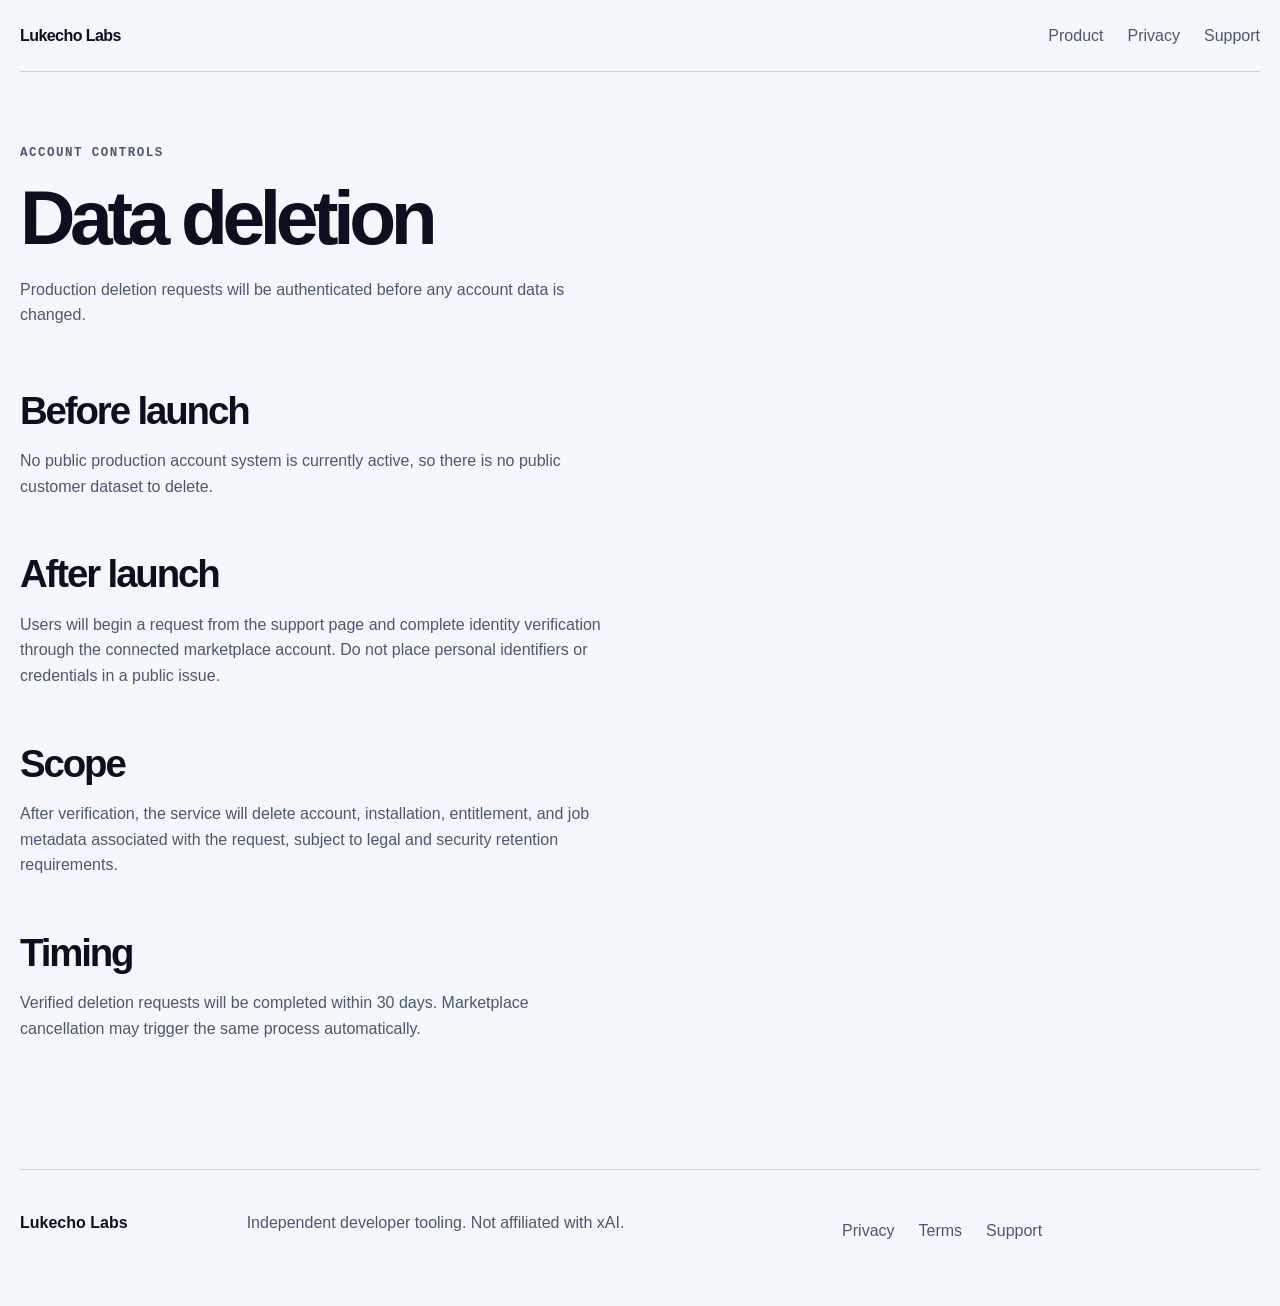
==== deletion.html @ ebeace1b "Publish Lukecho Labs policy site" ====
<!doctype html>
<html lang="en">
<head>
  <meta charset="utf-8">
  <meta name="viewport" content="width=device-width, initial-scale=1">
  <meta name="description" content="Lukecho Labs data deletion process.">
  <title>Data deletion | Lukecho Labs</title>
  <link rel="stylesheet" href="styles.css">
</head>
<body>
  <a class="skip-link" href="#main">Skip to content</a>
  <header class="site-header"><a class="brand" href="index.html">Lukecho Labs</a><nav aria-label="Primary navigation"><a href="index.html">Product</a><a href="privacy.html">Privacy</a><a href="support.html">Support</a></nav></header>
  <main id="main" class="legal-page">
    <header><p class="eyebrow">Account controls</p><h1>Data deletion</h1><p>Production deletion requests will be authenticated before any account data is changed.</p></header>
    <h2>Before launch</h2><p>No public production account system is currently active, so there is no public customer dataset to delete.</p>
    <h2>After launch</h2><p>Users will begin a request from the support page and complete identity verification through the connected marketplace account. Do not place personal identifiers or credentials in a public issue.</p>
    <h2>Scope</h2><p>After verification, the service will delete account, installation, entitlement, and job metadata associated with the request, subject to legal and security retention requirements.</p>
    <h2>Timing</h2><p>Verified deletion requests will be completed within 30 days. Marketplace cancellation may trigger the same process automatically.</p>
  </main>
  <footer><strong>Lukecho Labs</strong><p>Independent developer tooling. Not affiliated with xAI.</p><nav aria-label="Legal navigation"><a href="privacy.html">Privacy</a><a href="terms.html">Terms</a><a href="support.html">Support</a></nav></footer>
</body>
</html>
---- styles.css ----
:root {
  color-scheme: dark light;
  --bg: #0b1020;
  --surface: #11182b;
  --surface-2: #172136;
  --text: #f4f7fb;
  --muted: #aeb7c8;
  --line: #29344a;
  --accent: #37d5ff;
  --accent-ink: #04131a;
  --focus: #f4f7fb;
  --radius: 16px;
  --max: 1240px;
}

* { box-sizing: border-box; }

html { scroll-behavior: smooth; }

body {
  margin: 0;
  min-width: 320px;
  background: var(--bg);
  color: var(--text);
  font-family: ui-sans-serif, -apple-system, BlinkMacSystemFont, "Segoe UI", sans-serif;
  line-height: 1.6;
  text-rendering: optimizeLegibility;
}

a { color: inherit; }

img {
  display: block;
  max-width: 100%;
  height: auto;
}

.skip-link {
  position: fixed;
  left: 16px;
  top: -64px;
  z-index: 10;
  padding: 10px 14px;
  background: var(--accent);
  color: var(--accent-ink);
  border-radius: 10px;
}

.skip-link:focus { top: 16px; }

.site-header {
  width: min(calc(100% - 40px), var(--max));
  min-height: 72px;
  margin: 0 auto;
  display: flex;
  align-items: center;
  justify-content: space-between;
  gap: 28px;
  border-bottom: 1px solid var(--line);
}

.brand {
  font-weight: 760;
  letter-spacing: -0.035em;
  text-decoration: none;
}

.site-header nav,
footer nav {
  display: flex;
  align-items: center;
  gap: 24px;
  flex-wrap: wrap;
}

.site-header nav a,
footer nav a,
.text-link {
  color: var(--muted);
  text-decoration: none;
}

.site-header nav a:hover,
footer nav a:hover,
.text-link:hover { color: var(--text); }

a:focus-visible {
  outline: 3px solid var(--focus);
  outline-offset: 4px;
}

main,
footer {
  width: min(calc(100% - 40px), var(--max));
  margin-inline: auto;
}

.hero {
  min-height: calc(100dvh - 72px);
  padding: 72px 0;
  display: grid;
  grid-template-columns: minmax(0, 0.82fr) minmax(0, 1.18fr);
  align-items: center;
  gap: clamp(36px, 6vw, 88px);
}

.hero-copy { max-width: 580px; }

.eyebrow {
  margin: 0 0 18px;
  color: var(--accent);
  font-family: ui-monospace, SFMono-Regular, Consolas, monospace;
  font-size: 0.78rem;
  font-weight: 700;
  letter-spacing: 0.12em;
  text-transform: uppercase;
}

h1,
h2,
h3,
p { margin-top: 0; }

h1 {
  max-width: 12ch;
  margin-bottom: 24px;
  font-size: clamp(3.4rem, 7vw, 7rem);
  font-weight: 760;
  letter-spacing: -0.07em;
  line-height: 0.92;
}

h2 {
  margin-bottom: 18px;
  font-size: clamp(2.1rem, 4.8vw, 4.8rem);
  line-height: 1;
  letter-spacing: -0.055em;
}

h3 {
  margin-bottom: 10px;
  font-size: 1.15rem;
  letter-spacing: -0.02em;
}

.lede {
  max-width: 48ch;
  margin-bottom: 32px;
  color: var(--muted);
  font-size: clamp(1rem, 1.6vw, 1.24rem);
}

.button {
  display: inline-flex;
  min-height: 48px;
  align-items: center;
  justify-content: center;
  padding: 0 20px;
  border-radius: 12px;
  background: var(--accent);
  color: var(--accent-ink);
  font-weight: 760;
  text-decoration: none;
  white-space: nowrap;
  transition: transform 180ms ease, background-color 180ms ease;
}

.button:hover { background: #7fe5ff; transform: translateY(-1px); }
.button:active { transform: translateY(1px); }

.hero-visual { margin: 0; }

.hero-visual img,
.proof img {
  width: 100%;
  border: 1px solid var(--line);
  border-radius: var(--radius);
  background: var(--surface);
}

.proof {
  padding: 112px 0;
  display: grid;
  grid-template-columns: minmax(0, 0.75fr) minmax(0, 1.25fr);
  gap: clamp(36px, 7vw, 100px);
  align-items: center;
  border-top: 1px solid var(--line);
}

.proof p,
.release-state p,
.legal-page p,
.legal-page li { color: var(--muted); max-width: 66ch; }

.capabilities { padding: 112px 0; }

.capability-grid {
  margin-top: 48px;
  display: grid;
  grid-template-columns: 1.35fr 0.65fr;
  border-top: 1px solid var(--line);
}

.capability-grid article {
  min-height: 190px;
  padding: 32px 32px 32px 0;
  border-bottom: 1px solid var(--line);
}

.capability-grid article:nth-child(even) { padding-left: 32px; }
.capability-grid p { max-width: 44ch; color: var(--muted); }

.release-state {
  margin-bottom: 112px;
  padding: 54px;
  display: flex;
  align-items: end;
  justify-content: space-between;
  gap: 32px;
  border-radius: var(--radius);
  background: var(--surface-2);
}

.release-state h2 { max-width: 13ch; }

footer {
  padding: 40px 0 54px;
  display: grid;
  grid-template-columns: 0.4fr 1.15fr 0.85fr;
  gap: 30px;
  border-top: 1px solid var(--line);
  color: var(--muted);
}

footer strong { color: var(--text); }
footer p { max-width: 52ch; }

.legal-page {
  min-height: calc(100dvh - 72px);
  padding: 72px 0 112px;
}

.legal-page header { max-width: 760px; margin-bottom: 64px; }
.legal-page h1 { max-width: 14ch; font-size: clamp(3rem, 6vw, 6rem); }
.legal-page h2 { margin-top: 56px; font-size: clamp(1.65rem, 3vw, 2.8rem); }
.legal-page ul { max-width: 68ch; padding-left: 22px; }
.legal-page code { color: var(--accent); }

@media (prefers-color-scheme: light) {
  :root {
    --bg: #f4f7fb;
    --surface: #e9eef6;
    --surface-2: #dfe7f2;
    --text: #0b1020;
    --muted: #4b5870;
    --line: #c8d3e2;
    --accent: #007fa3;
    --accent-ink: #ffffff;
    --focus: #0b1020;
  }
}

@media (max-width: 780px) {
  .site-header {
    padding: 18px 0;
    align-items: flex-start;
    flex-direction: column;
  }

  .site-header nav { gap: 16px; }

  .hero,
  .proof,
  footer {
    grid-template-columns: 1fr;
  }

  .hero { padding: 56px 0 80px; }
  h1 { font-size: clamp(3rem, 15vw, 5.2rem); }
  .proof,
  .capabilities { padding: 80px 0; }

  .capability-grid { grid-template-columns: 1fr; }
  .capability-grid article,
  .capability-grid article:nth-child(even) { padding: 28px 0; }

  .release-state {
    padding: 32px;
    align-items: flex-start;
    flex-direction: column;
  }
}

@media (prefers-reduced-motion: reduce) {
  html { scroll-behavior: auto; }
  *, *::before, *::after { transition-duration: 0.01ms !important; }
}
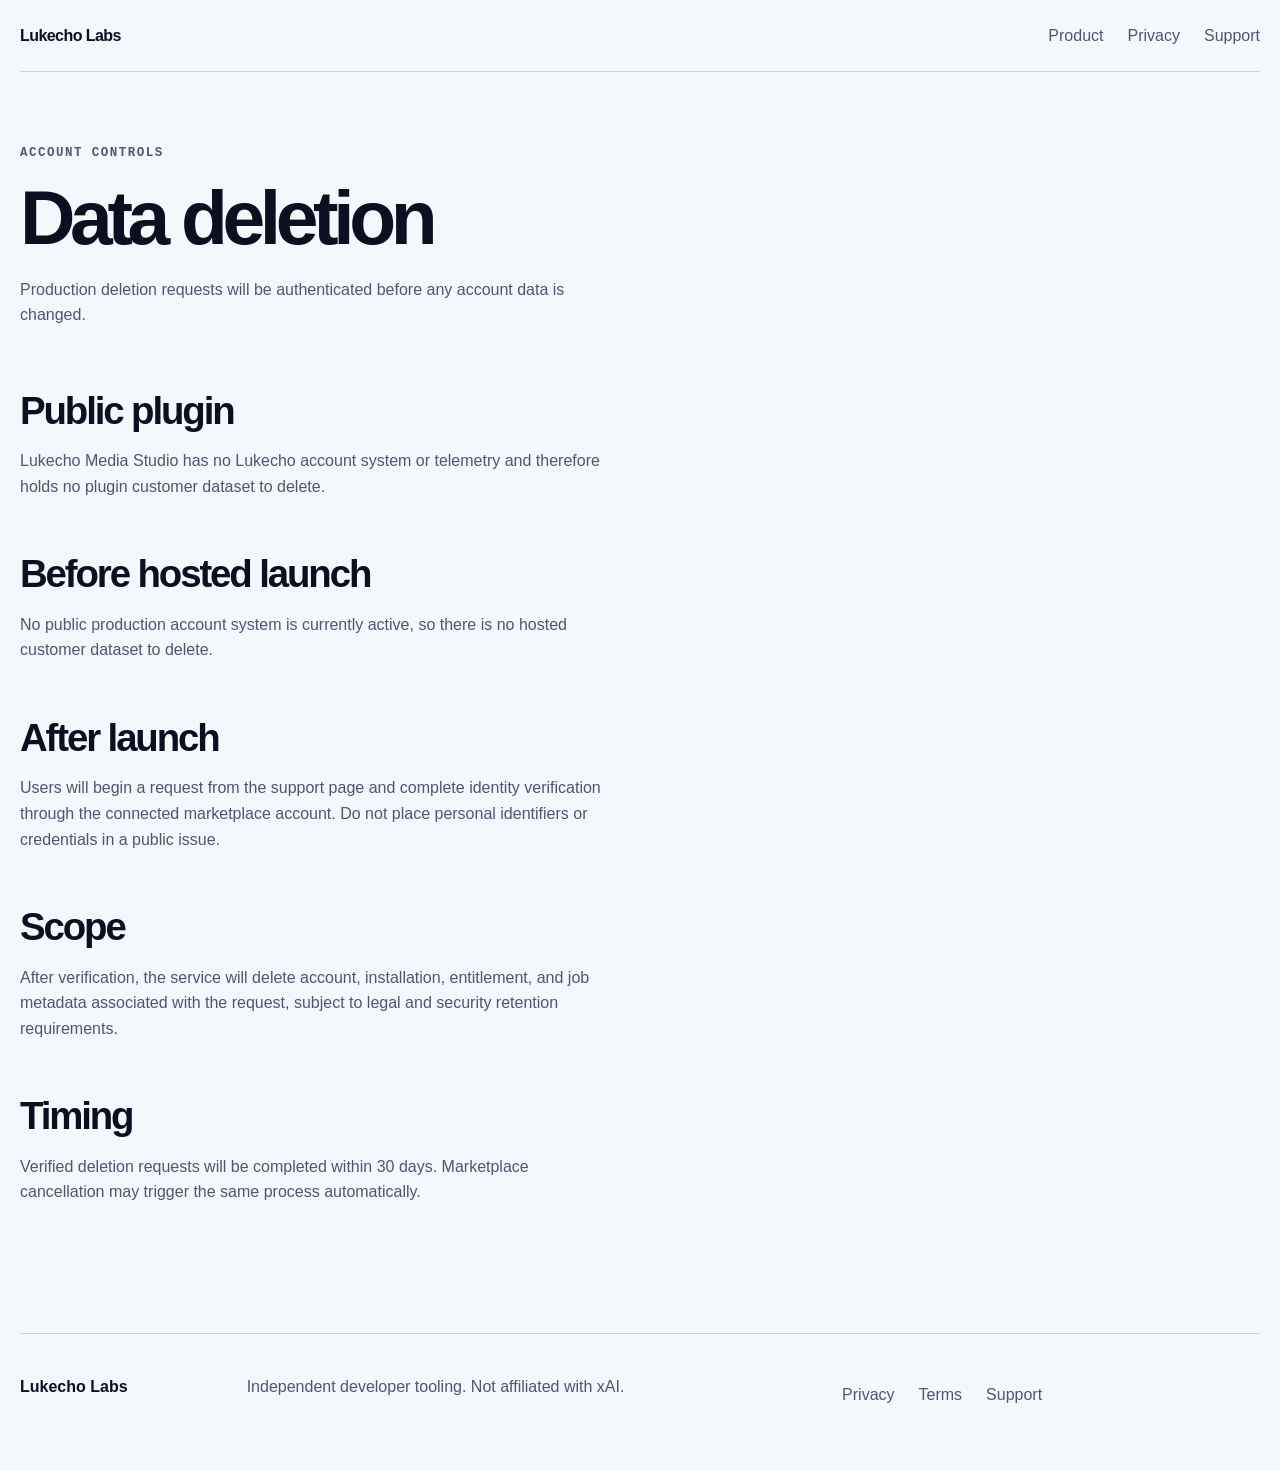
==== commit b5759caa: "Present the public skills-only plugin" ====
--- a/deletion.html
+++ b/deletion.html
@@ -12,7 +12,8 @@
   <header class="site-header"><a class="brand" href="index.html">Lukecho Labs</a><nav aria-label="Primary navigation"><a href="index.html">Product</a><a href="privacy.html">Privacy</a><a href="support.html">Support</a></nav></header>
   <main id="main" class="legal-page">
     <header><p class="eyebrow">Account controls</p><h1>Data deletion</h1><p>Production deletion requests will be authenticated before any account data is changed.</p></header>
-    <h2>Before launch</h2><p>No public production account system is currently active, so there is no public customer dataset to delete.</p>
+    <h2>Public plugin</h2><p>Lukecho Media Studio has no Lukecho account system or telemetry and therefore holds no plugin customer dataset to delete.</p>
+    <h2>Before hosted launch</h2><p>No public production account system is currently active, so there is no hosted customer dataset to delete.</p>
     <h2>After launch</h2><p>Users will begin a request from the support page and complete identity verification through the connected marketplace account. Do not place personal identifiers or credentials in a public issue.</p>
     <h2>Scope</h2><p>After verification, the service will delete account, installation, entitlement, and job metadata associated with the request, subject to legal and security retention requirements.</p>
     <h2>Timing</h2><p>Verified deletion requests will be completed within 30 days. Marketplace cancellation may trigger the same process automatically.</p>
